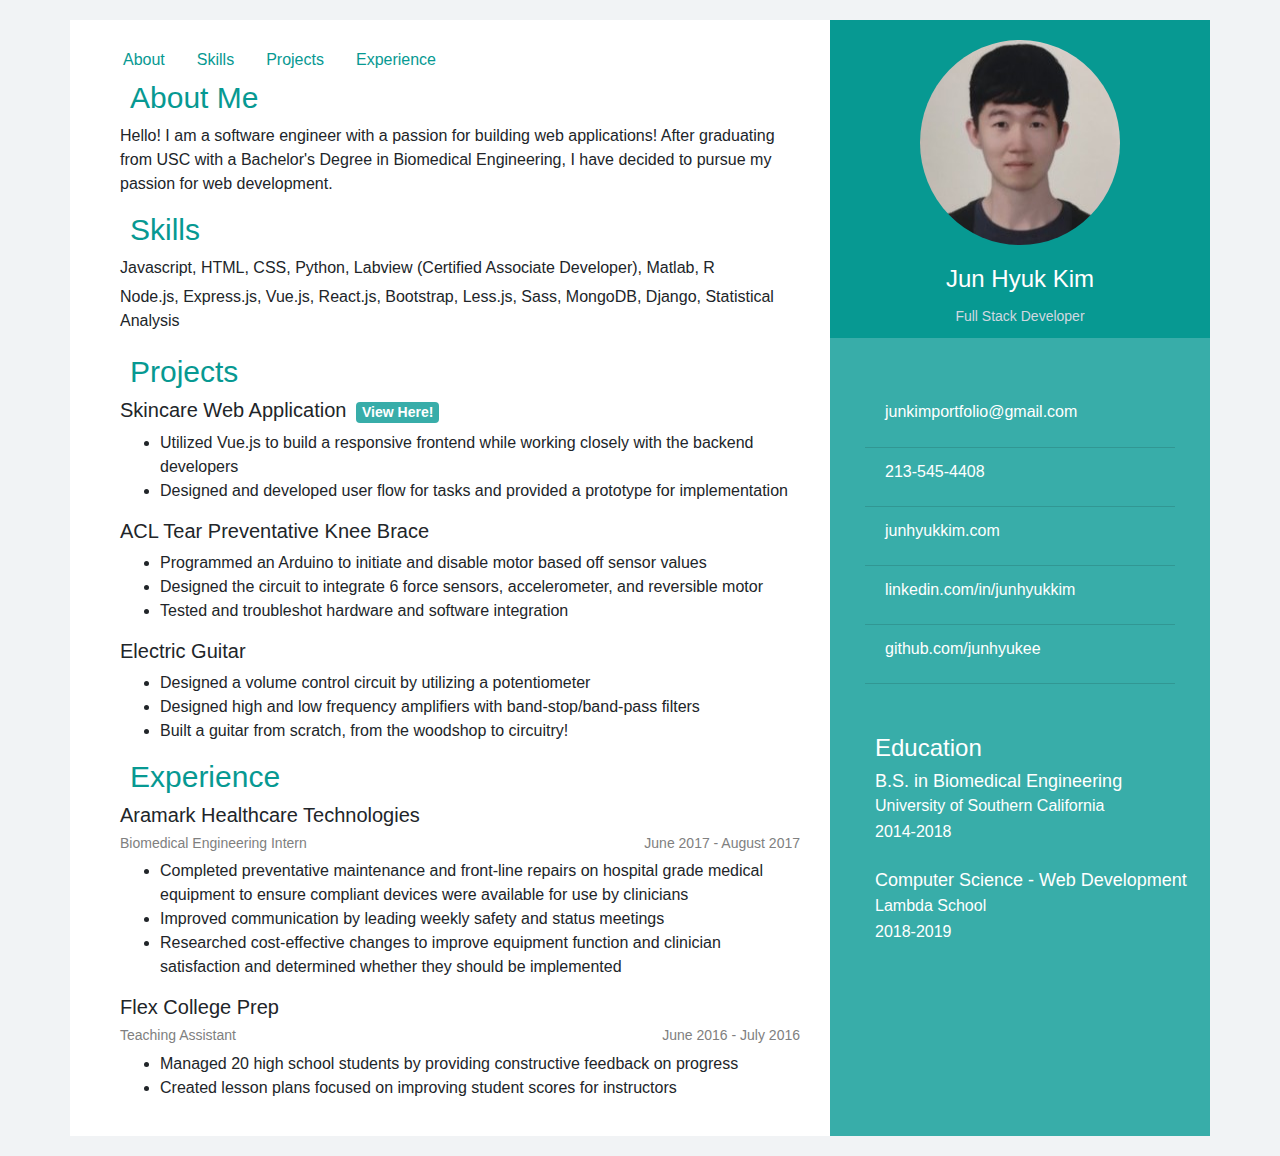
==== resume/index.html @ 8cd32ab0 "add resume" ====
<!doctype html>

<html lang="en">
<head>
  	<meta charset="utf-8">

  	<title>Jun's Digital Resume</title>

  	<link rel="stylesheet" href="css/bootstrap.min.css">
  	<link rel="stylesheet" href="css/index.css">
	<link rel="stylesheet" href="https://use.fontawesome.com/releases/v5.0.13/css/all.css" integrity="sha384-DNOHZ68U8hZfKXOrtjWvjxusGo9WQnrNx2sqG0tfsghAvtVlRW3tvkXWZh58N9jp" crossorigin="anonymous">

	
	

  <!--[if lt IE 9]>
	<script src="https://cdnjs.cloudflare.com/ajax/libs/html5shiv/3.7.3/html5shiv.js"></script>
  <![endif]-->
</head>

<body>

	<div class="container resume">
	  	<div class="row top-info flex-lg-row-reverse">
		  	<div class="col-lg-5 col-xl-4 pic-name">
  				<img src="img/jhk.jpg" class="img-fluid" alt="Picture of Jun!">
  				<div class="name"><h2>Jun Hyuk Kim</h2></div>
  				<div class="description"><h5>Full Stack Developer</h5></div>
  		  	</div>
		  	<div class="col-lg-7 col-xl-8 about-me">
		  		<nav class="nav">
				  <a class="nav-link" href="#">About</a>
				  <a class="nav-link" href="#">Skills</a>
				  <a class="nav-link" href="#">Projects</a>
				  <a class="nav-link" href="#">Experience</a>
				</nav>
				<div class="title">
					<div class="icon"><i class="fas fa-user"></i></div>
					<h1>About Me</h1>
				</div>
				<p>Hello! I am a software engineer with a passion for building web applications! After graduating from USC with a Bachelor's Degree in Biomedical Engineering, I have decided to pursue my passion for web development.</p>
				<div class="skills">
					<div class="title">
						<div class="icon"><i class="fas fa-desktop"></i></div>
						<h1>Skills</h1>
					</div>
					<p>Javascript, HTML, CSS, Python, Labview (Certified Associate Developer), Matlab, R</p>
					<p>Node.js, Express.js, Vue.js, React.js, Bootstrap, Less.js, Sass, MongoDB, Django, Statistical Analysis</p>
				</div>
		  	</div>
		  	
		  	
	  	</div>
	  	<div class="row main-info">
	  		<div class="col-lg-7 col-xl-8 left-column">

	  			<div class="projects">
	  				<div class="title">
	  					<div class="icon"><i class="fas fa-project-diagram"></i></div>
	  					<h1>Projects</h1>
	  				</div>
		  			<h3>Skincare Web Application<a href="https://devpost.com/software/skincare" target="_blank"><span class="badge badge-info">View Here!</span></a></h3>
		  			<ul>
			  			<li>Utilized Vue.js to build a responsive frontend while working closely with the backend developers </li>
			  			<li>Designed and developed user flow for tasks and provided a prototype for implementation</li>
		  			</ul>
		  			<h3>ACL Tear Preventative Knee Brace </h3>
		  			<ul>
			  			<li>Programmed an Arduino to initiate and disable motor based off sensor values</li>
			  			<li>Designed the circuit to integrate 6 force sensors, accelerometer, and reversible motor</li>
			  			<li>Tested and troubleshot hardware and software integration</li>
		  			</ul>
		  			<h3>Electric Guitar</h3>
		  			<ul>
			  			<li>Designed a volume control circuit by utilizing a potentiometer</li>
			  			<li>Designed high and low frequency amplifiers with band-stop/band-pass filters </li>
			  			<li>Built a guitar from scratch, from the woodshop to circuitry!</li>
		  			</ul>
	  			</div>
				<div class="work">
					<div class="title">
						<div class="icon"><i class="fas fa-briefcase"></i></div>
						<h1>Experience</h1>
					</div>
					<h3>Aramark Healthcare Technologies</h3>
					<div class="sub">
						<h5>Biomedical Engineering Intern</h5>
						<h5>June 2017 - August 2017</h5>
					</div>
					<ul>
			  			<li>Completed preventative maintenance and front-line repairs on hospital grade medical equipment to ensure compliant devices were available for use by clinicians</li>
			  			<li>Improved communication by leading weekly safety and status meetings</li>
			  			<li>Researched cost-effective changes to improve equipment function and clinician satisfaction and determined whether they should be implemented</li>
		  			</ul>
					<h3>Flex College Prep</h3>
					<div class="sub">
						<h5>Teaching Assistant</h5>
						<h5>June 2016 - July 2016</h5>
					</div>
					<ul>
			  			<li>Managed 20 high school students by providing constructive feedback on progress </li>
			  			<li>Created lesson plans focused on improving student scores for instructors</li>
		  			</ul>
				</div>
	  		</div>
	  		<div class="col-lg-5 col-xl-4 right-column">
	  			<ul class="list-group list-group-flush contact">
		  			<li class="list-group-item"><i class="fas fa-envelope"></i> junkimportfolio@gmail.com</li>
		  			<li class="list-group-item"><i class="fas fa-mobile-alt"></i> 213-545-4408</li>
		  			<li class="list-group-item"><i class="fas fa-globe"></i> junhyukkim.com</p></li>
		  			<li class="list-group-item"><i class="fab fa-linkedin"></i> linkedin.com/in/junhyukkim</p></li>
		  			<li class="list-group-item"><i class="fab fa-github"></i> github.com/junhyukee</p></li>
		  		</ul>
		  		<div class="education">
		  			<h2>Education</h3>
		  			<h4>B.S. in Biomedical Engineering</h4>
		  			<p>University of Southern California</p>
		  			<p>2014-2018</p>
		  			<br>
		  			<h4>Computer Science - Web Development</h4>
		  			<p>Lambda School</p>
		  			<p>2018-2019</p>
		  		</div>
	  		</div>
	  	</div>  	
	</div><!-- container -->

	<script src="js/jquery-3.3.1.min.js"></script>
	<script src="js/bootstrap.bundle.min.js"></script>
	<script src="js/index.js"></script>
</body>
</html>
---- resume/css/index.css ----
body {
  background: #F1F3F5;
}
h1 {
  font-size: 30px;
  color: #079992;
}
h2 {
  font-size: 24px;
}
h3 {
  font-size: 20px;
}
h4 {
  font-size: 18px;
}
h5 {
  font-size: 14px;
}
.resume {
  background: white;
  margin: 20px auto;
}
.resume .nav {
  justify-content: flex-start;
}
.resume .nav .nav-link {
  color: #079992;
}
.resume .nav .nav-link:first-child {
  padding-left: 3px;
}
.resume .about-me {
  padding-top: 20px;
  padding-left: 50px;
  padding-right: 30px;
}
.resume .skills p {
  margin-bottom: 5px;
}
.resume .pic-name {
  top: 0;
  display: flex;
  flex-wrap: wrap;
  justify-content: center;
  background-color: #079992;
}
.resume img {
  border-radius: 50%;
  padding: 20px;
  max-width: 240px;
}
.resume .name {
  width: 100%;
  display: flex;
  flex-wrap: wrap;
  justify-content: center;
  color: white;
}
.resume .description {
  width: 100%;
  display: flex;
  flex-wrap: wrap;
  justify-content: center;
  color: #d1d8e0;
}
.resume .title {
  display: flex;
}
.resume .title .icon {
  font-size: 1.5em;
  margin-right: 10px;
  color: #079992;
}
.resume .main-info .left-column {
  padding: 1rem 30px 20px 50px;
}
.resume .main-info .left-column .badge {
  margin-left: 10px;
  font-size: 14px;
  background-color: #38ada9;
}
.resume .main-info .left-column .work h5 {
  color: grey;
}
.resume .main-info .left-column .sub {
  display: flex;
  justify-content: space-between;
}
.resume .main-info .right-column {
  background-color: #38ada9;
  color: white;
  padding-bottom: 20px;
}
.resume .main-info .right-column .contact {
  margin-top: 50px;
  width: 100%;
  padding: 0 20px;
}
.resume .main-info .right-column .contact li {
  background-color: #38ada9;
  height: 60px;
}
.resume .main-info .right-column .education {
  width: 100%;
  margin-top: 50px;
  padding-left: 30px;
  margin-bottom: 20px;
}
.resume .main-info .right-column .education h4 {
  margin-bottom: 2px;
}
.resume .main-info .right-column .education p {
  margin-bottom: 2px;
}
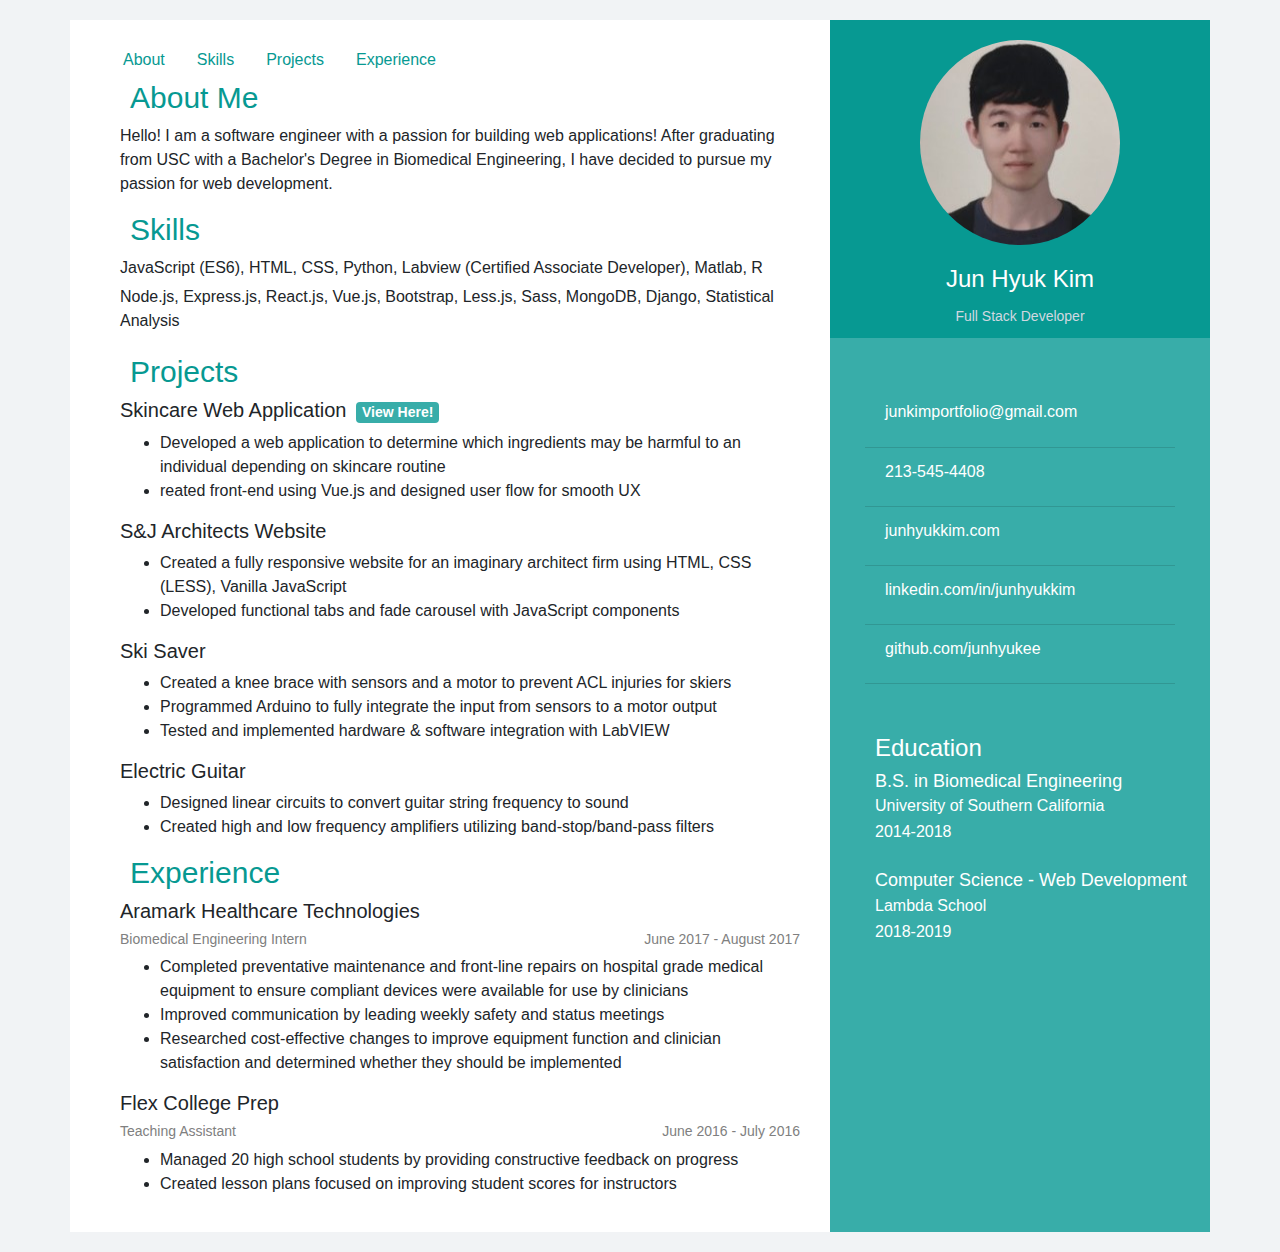
==== commit 3422b253: "update resume" ====
--- a/resume/index.html
+++ b/resume/index.html
@@ -29,23 +29,23 @@
   		  	</div>
 		  	<div class="col-lg-7 col-xl-8 about-me">
 		  		<nav class="nav">
-				  <a class="nav-link" href="#">About</a>
-				  <a class="nav-link" href="#">Skills</a>
-				  <a class="nav-link" href="#">Projects</a>
-				  <a class="nav-link" href="#">Experience</a>
+				  <a class="nav-link" href="#about">About</a>
+				  <a class="nav-link" href="#skills">Skills</a>
+				  <a class="nav-link" href="#projects">Projects</a>
+				  <a class="nav-link" href="#experience">Experience</a>
 				</nav>
-				<div class="title">
+				<div class="title" id="about">
 					<div class="icon"><i class="fas fa-user"></i></div>
 					<h1>About Me</h1>
 				</div>
 				<p>Hello! I am a software engineer with a passion for building web applications! After graduating from USC with a Bachelor's Degree in Biomedical Engineering, I have decided to pursue my passion for web development.</p>
-				<div class="skills">
+				<div class="skills" id="skills">
 					<div class="title">
 						<div class="icon"><i class="fas fa-desktop"></i></div>
 						<h1>Skills</h1>
 					</div>
-					<p>Javascript, HTML, CSS, Python, Labview (Certified Associate Developer), Matlab, R</p>
-					<p>Node.js, Express.js, Vue.js, React.js, Bootstrap, Less.js, Sass, MongoDB, Django, Statistical Analysis</p>
+					<p>JavaScript (ES6), HTML, CSS, Python, Labview (Certified Associate Developer), Matlab, R</p>
+					<p>Node.js, Express.js, React.js, Vue.js, Bootstrap, Less.js, Sass, MongoDB, Django, Statistical Analysis</p>
 				</div>
 		  	</div>
 		  	
@@ -54,30 +54,34 @@
 	  	<div class="row main-info">
 	  		<div class="col-lg-7 col-xl-8 left-column">
 
-	  			<div class="projects">
+	  			<div class="projects" id="projects">
 	  				<div class="title">
 	  					<div class="icon"><i class="fas fa-project-diagram"></i></div>
 	  					<h1>Projects</h1>
 	  				</div>
 		  			<h3>Skincare Web Application<a href="https://devpost.com/software/skincare" target="_blank"><span class="badge badge-info">View Here!</span></a></h3>
 		  			<ul>
-			  			<li>Utilized Vue.js to build a responsive frontend while working closely with the backend developers </li>
-			  			<li>Designed and developed user flow for tasks and provided a prototype for implementation</li>
-		  			</ul>
-		  			<h3>ACL Tear Preventative Knee Brace </h3>
+			  			<li>Developed a web application to determine which ingredients may be harmful to an individual depending on skincare routine</li>
+			  			<li>reated front-end using Vue.js and designed user flow for smooth UX</li>
+					</ul>
+					<h3>S&J Architects Website</h3>
+					<ul>
+						<li>Created a fully responsive website for an imaginary architect firm using HTML, CSS (LESS), Vanilla JavaScript</li>
+						<li>Developed functional tabs and fade carousel with JavaScript components</li>
+					</ul>
+		  			<h3>Ski Saver</h3>
 		  			<ul>
-			  			<li>Programmed an Arduino to initiate and disable motor based off sensor values</li>
-			  			<li>Designed the circuit to integrate 6 force sensors, accelerometer, and reversible motor</li>
-			  			<li>Tested and troubleshot hardware and software integration</li>
+			  			<li>Created a knee brace with sensors and a motor to prevent ACL injuries for skiers</li>
+			  			<li>Programmed Arduino to fully integrate the input from sensors to a motor output</li>
+			  			<li>Tested and implemented hardware & software integration with LabVIEW</li>
 		  			</ul>
 		  			<h3>Electric Guitar</h3>
 		  			<ul>
-			  			<li>Designed a volume control circuit by utilizing a potentiometer</li>
-			  			<li>Designed high and low frequency amplifiers with band-stop/band-pass filters </li>
-			  			<li>Built a guitar from scratch, from the woodshop to circuitry!</li>
+			  			<li>Designed linear circuits to convert guitar string frequency to sound</li>
+			  			<li>Created high and low frequency amplifiers utilizing band-stop/band-pass filters</li>
 		  			</ul>
 	  			</div>
-				<div class="work">
+				<div class="work" id="experience">
 					<div class="title">
 						<div class="icon"><i class="fas fa-briefcase"></i></div>
 						<h1>Experience</h1>
